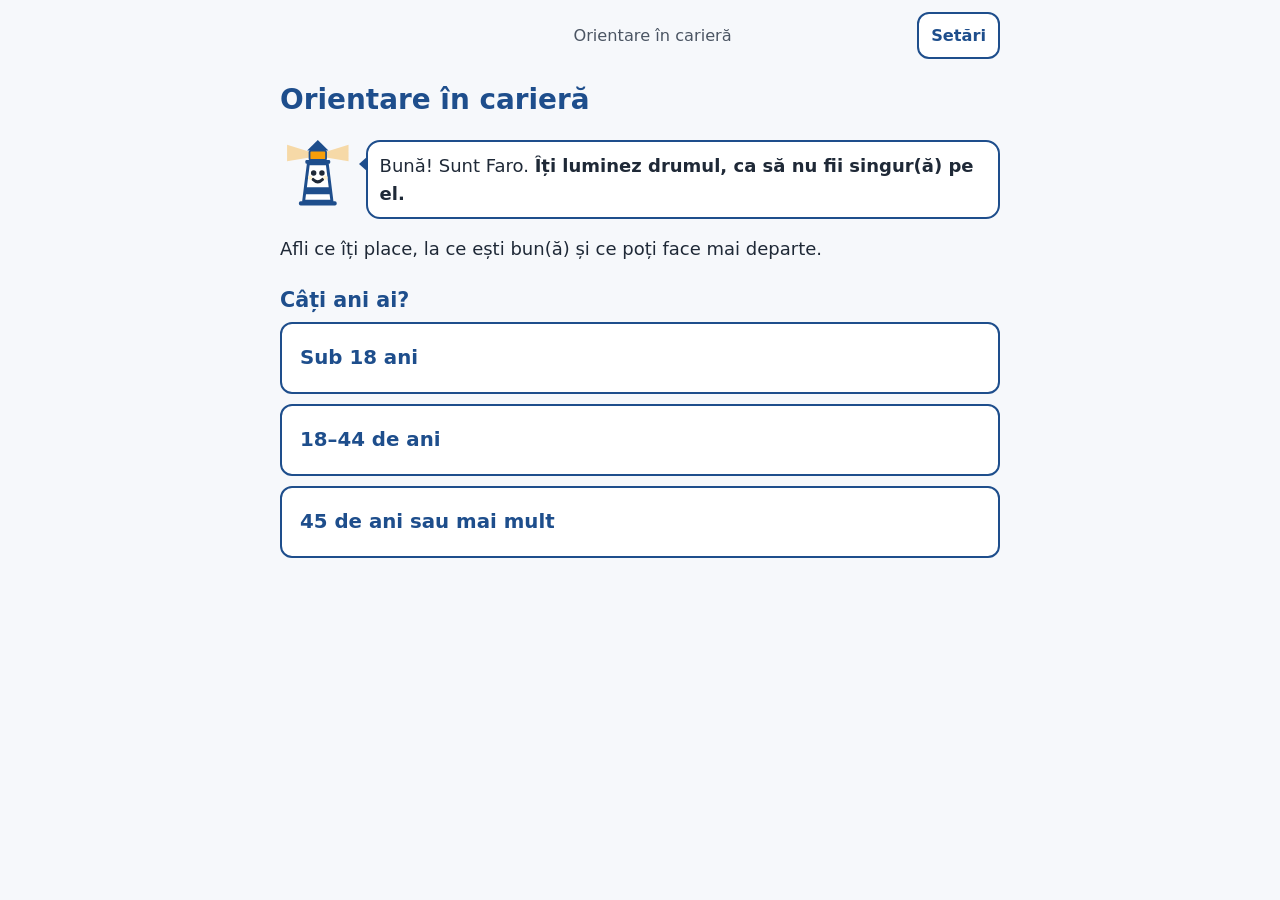
==== index.html @ 3cdeba7c "Ecran nou: „Datele tale: ce spui și ce nu spui” (angajare, voluntariat, cursuri, păcăleli, drepturi)" ====
<!doctype html>
<html lang="ro">
<head>
  <meta charset="utf-8">
  <meta name="viewport" content="width=device-width, initial-scale=1, viewport-fit=cover">
  <title>Orientare în carieră</title>
  <meta name="description" content="Aplicație de orientare în carieră pentru elevi. Datele rămân doar pe telefonul tău.">
  <meta name="theme-color" content="#1E4E8C">
  <meta name="referrer" content="no-referrer">
  <meta http-equiv="Content-Security-Policy" content="default-src 'self'; img-src 'self' data:; style-src 'self'; script-src 'self'; connect-src 'self'; base-uri 'none'; form-action 'none'">
  <link rel="manifest" href="manifest.webmanifest">
  <link rel="icon" href="icons/icon.svg" type="image/svg+xml">
  <link rel="apple-touch-icon" href="icons/icon-180.png">
  <link rel="stylesheet" href="css/culori.css">
  <link rel="stylesheet" href="css/stil.css">
</head>
<body>
  <div id="app" aria-live="polite"></div>
  <noscript><p class="fara-js">Aplicația are nevoie de JavaScript. Te rog să-l activezi în browser.</p></noscript>

  <script src="date/interese.js"></script>
  <script src="date/valori.js"></script>
  <script src="date/meserii.js"></script>
  <script src="date/sfaturi.js"></script>
  <script src="date/adulti.js"></script>
  <script src="date/cv.js"></script>
  <script src="date/scrisoare.js"></script>
  <script src="date/interviu.js"></script>
  <script src="date/competente.js"></script>
  <script src="date/asertiv.js"></script>
  <script src="date/exercitii.js"></script>
  <script src="date/ia.js"></script>
  <script src="date/valori_personale.js"></script>
  <script src="date/corp.js"></script>
  <script src="date/cerinte.js"></script>
  <script src="date/roata.js"></script>
  <script src="date/retine.js"></script>
  <script src="date/bosi.js"></script>
  <script src="date/lectii.js"></script>
  <script src="date/glosar.js"></script>
  <script src="date/datele.js"></script>
  <script src="date/negociere.js"></script>
  <script src="js/stocare.js"></script>
  <script src="js/verificator.js"></script>
  <script src="js/nucleu.js"></script>
  <script src="js/module/glosar.js"></script>
  <script src="js/module/interese.js"></script>
  <script src="js/module/puncte-forte.js"></script>
  <script src="js/module/meserii.js"></script>
  <script src="js/module/plan.js"></script>
  <script src="js/module/sfaturi.js"></script>
  <script src="js/module/reamintiri.js"></script>
  <script src="js/module/sistem.js"></script>
  <script src="js/module/adult.js"></script>
  <script src="js/module/cv.js"></script>
  <script src="js/module/scrisoare.js"></script>
  <script src="js/module/interviu.js"></script>
  <script src="js/module/competente.js"></script>
  <script src="js/module/asertiv.js"></script>
  <script src="js/module/exercitii.js"></script>
  <script src="js/module/valorile.js"></script>
  <script src="js/module/corp.js"></script>
  <script src="js/module/cerinte.js"></script>
  <script src="js/module/roata.js"></script>
  <script src="js/module/retine.js"></script>
  <script src="js/module/caiet.js"></script>
  <script src="js/module/bosi.js"></script>
  <script src="js/module/lectie.js"></script>
  <script src="js/module/datele.js"></script>
  <script src="js/module/negociere.js"></script>
  <script src="js/app.js"></script>
</body>
</html>
---- css/culori.css ----
/* ==========================================================================
   TOATE CULORILE APLICAȚIEI SUNT AICI. Dacă vrei să schimbi o culoare, schimb-o doar în acest fișier.
   Regula de contrast: textul trebuie să aibă cel puțin 4,5 față de fundalul lui (7 acolo unde e posibil);
   marginile butoanelor și ale câmpurilor, cel puțin 3. După orice schimbare, rulează:  node teste/contrast.js
   Notă: în manifest.webmanifest, în index.html (meta theme-color) și în icons/icon.svg culorile
   sunt scrise de mână, pentru că acolo nu se pot folosi variabile. Dacă schimbi albastrul principal sau fundalul, schimbă-le și acolo.
   ========================================================================== */

:root {
  /* Fundal și text */
  --fundal: #F6F8FB;            /* alb cald */
  --suprafata: #FFFFFF;         /* cartele și câmpuri */
  --text: #1F2937;              /* gri închis, nu negru pur */
  --text-slab: #4B5563;         /* texte secundare, încă lizibile */

  /* Culoarea principală: albastru de încredere, ales de Simona pentru încredere și siguranță (titluri, bara de progres, butoanele importante) */
  --principal: #1E4E8C;
  --principal-text: #FFFFFF;    /* text pe butonul principal */
  --principal-moale: #E2EBF6;   /* fundal discret, cu text închis deasupra */

  /* Accent cald: chihlimbar (felicitări, pași făcuți, butonul „Continuă”) */
  --cald: #F59E0B;
  --cald-text: #1F2937;         /* text pe chihlimbar: mereu închis, niciodată alb */
  --cald-moale: #FEF1CF;        /* fundal discret pentru felicitări */
  --cald-contur: #B45309;       /* marginea elementelor chihlimbar */

  /* Linii și margini */
  --contur: #6B7280;            /* margini de butoane și câmpuri (contrast cel puțin 3) */
  --linie: #DCE2EA;             /* linii decorative, fără rol de citire */

  /* Erori și atenționări: roșu moale, folosit doar când e nevoie (niciodată pentru rezultatele testelor) */
  --eroare-text: #9B1C1C;
  --eroare-fundal: #FDEEEC;
  --eroare-contur: #C0392B;

  --focus: #1F2937;             /* conturul când navighezi cu tastatura */
  --umbra: rgba(31, 41, 55, .10);
}

/* Traseul pentru adulți (18+ și 45+): accent mai liniștit */
body[data-traseu="adult"] {
  --cald: #EBBB62;
  --cald-moale: #FAF0DA;
  --cald-contur: #96661A;
}

/* Modul întunecat al telefonului (se aplică automat) */
@media (prefers-color-scheme: dark) {
  :root {
    --fundal: #0F1520;
    --suprafata: #18212D;
    --text: #F1F5F9;
    --text-slab: #B8C3D0;
    --principal: #8FB6EC;
    --principal-text: #0B1626;
    --principal-moale: #233450;
    --cald: #F59E0B;
    --cald-text: #1F2937;
    --cald-moale: #3A3220;
    --cald-contur: #F5B94B;
    --contur: #94A3B8;
    --linie: #2D394A;
    --eroare-text: #FFB4AE;
    --eroare-fundal: #3C2321;
    --eroare-contur: #E08A84;
    --focus: #F1F5F4;
    --umbra: rgba(0, 0, 0, .4);
  }
  body[data-traseu="adult"] {
    --cald: #E3B25A;
    --cald-moale: #353023;
    --cald-contur: #E8C27A;
  }
}
---- css/stil.css ----
/* Stil: simplu, calm, încurajator. Culorile sunt în css/culori.css (nu aici).
   Text de cel puțin 16 px peste tot; butoane mari; fără animații; culoarea nu e singurul semn (bife, simboluri, text).
   Elevii: litere de 18 px. Adulții 18–44: 20 px. Cei peste 45 de ani: 22 px. Toate mărimile sunt relative la acestea. */
html { font-size: 18px; -webkit-text-size-adjust: 100%; }
html[data-varsta="18-44"] { font-size: 20px; }
html[data-varsta="45+"] { font-size: 22px; }

* { box-sizing: border-box; }
body {
  margin: 0; background: var(--fundal); color: var(--text);
  font-family: system-ui, -apple-system, "Segoe UI", Roboto, "Helvetica Neue", Arial, sans-serif;
  font-size: 1rem; line-height: 1.55;
  padding-left: max(16px, env(safe-area-inset-left)); padding-right: max(16px, env(safe-area-inset-right));
  padding-bottom: max(24px, env(safe-area-inset-bottom));
}
#app { max-width: 40rem; margin: 0 auto; }
main { padding: 4px 0 24px; }

/* Titluri */
h1 { font-size: 1.55rem; line-height: 1.25; margin: 8px 0 16px; color: var(--principal); }
h1:focus { outline: none; }
h2 { font-size: 1.15rem; line-height: 1.3; margin: 0 0 8px; color: var(--principal); }
.intrebare-titlu { margin-top: 24px; }
p { margin: 0 0 14px; }

/* Bara de sus */
.bara { display: flex; align-items: center; justify-content: space-between; gap: 8px; padding: 12px 0; }
.nume-app { font-size: .9rem; color: var(--text-slab); text-align: center; flex: 1; }
.spatiu { min-width: 6rem; }

/* Texte mai mici (tot cel puțin 16 px) */
.mic { font-size: .9rem; color: var(--text-slab); }
.nota { font-size: .9rem; color: var(--text-slab); border-left: 4px solid var(--contur); padding-left: 12px; margin-top: 18px; }
.ajutor { font-size: .9rem; color: var(--text-slab); margin: 0 0 6px; }
.citat { font-size: 1.1rem; font-style: italic; border-left: 4px solid var(--principal); padding-left: 12px; }
.termen, .idee { background: var(--principal-moale); padding: 10px 12px; border-radius: 10px; }

/* Felicitări și pași făcuți: accent cald, cu stea sau bifă (nu doar culoare) */
.felicitare {
  background: var(--cald-moale); border: 2px solid var(--cald-contur); border-radius: 12px;
  padding: 12px; font-weight: 600; color: var(--text); margin-top: 12px;
}
.felicitare::before { content: "★ "; color: var(--cald-contur); }
.card.reamintire { border: 2px solid var(--cald-contur); background: var(--cald-moale); }
.card.restanta { border: 2px solid var(--cald-contur); background: var(--cald-moale); }
.card.stil-asertiv { border: 2px solid var(--principal); background: var(--principal-moale); }
.card.varianta h2 { color: var(--text-slab); }
.card.restanta h2 { color: var(--text); }
.card.reamintire h2 { color: var(--text); }
.card.reamintire h2::before { content: "★ "; color: var(--cald-contur); }

/* Atenționări și erori: roșu moale, doar când e nevoie */
.eroare { color: var(--text); font-weight: 600; }
.eroare:not(:empty) { background: var(--cald-moale); border: 2px solid var(--cald-contur); padding: 10px 12px; border-radius: 10px; margin-bottom: 14px; }
.eroare:not(:empty)::before { content: "Încă un pas: "; }
.alerta { background: var(--eroare-fundal); border: 2px solid var(--eroare-contur); color: var(--eroare-text); padding: 12px; border-radius: 12px; }

/* Cartele */
.card {
  background: var(--suprafata); border: 1px solid var(--linie); border-radius: 14px;
  padding: 16px; margin: 0 0 14px; box-shadow: 0 1px 3px var(--umbra);
}
.card p:last-child { margin-bottom: 0; }

/* Butoane: mari, ușor de apăsat */
.btn {
  font: inherit; font-weight: 600; min-height: 3.1rem; padding: 10px 18px; border-radius: 12px;
  border: 2px solid var(--principal); background: var(--suprafata); color: var(--principal); cursor: pointer;
}
.btn:hover { background: var(--principal-moale); }
.btn:focus-visible, textarea:focus-visible, input[type="date"]:focus-visible, input[type="time"]:focus-visible, input[type="text"]:focus-visible { outline: 3px solid var(--focus); outline-offset: 2px; }
.opt input:focus-visible + span, .val input:focus-visible + span { outline: 3px solid var(--focus); outline-offset: 2px; }
.btn.primar { background: var(--principal); color: var(--principal-text); }
.btn.primar:hover { background: var(--principal); filter: brightness(1.1); }
.btn.continua { background: var(--cald); color: var(--cald-text); border-color: var(--cald-contur); }
.btn.continua:hover { background: var(--cald); filter: brightness(1.05); }
.btn.salvat { background: var(--cald-moale); border-color: var(--cald-contur); color: var(--text); }
.btn.pericol { border-color: var(--eroare-contur); color: var(--eroare-text); }
.mic-btn { min-height: 2.6rem; padding: 4px 12px; font-size: .9rem; }
.rand { display: flex; flex-wrap: wrap; gap: 10px; margin-top: 14px; }
.rand .btn { flex: 1 1 10rem; }

/* Meniuri */
.meniu-lista { display: grid; gap: 10px; }
.btn.lista { display: flex; flex-direction: column; align-items: flex-start; gap: 4px; text-align: left; width: 100%; min-height: 3.6rem; }
.btn.lista.mare { font-size: 1.1rem; min-height: 4rem; justify-content: center; }
.stare { display: inline-block; font-size: .9rem; font-weight: 400; color: var(--text-slab); }
.stare.gata { font-weight: 700; color: var(--text); background: var(--cald-moale); border: 2px solid var(--cald-contur); border-radius: 999px; padding: 0 10px; }
.pasi { padding-left: 22px; }
.fara-buline { list-style: none; padding-left: 0; }
.fara-buline li { margin-bottom: 8px; }
.pasi li { margin-bottom: 6px; }

/* Câmpuri de scris */
.camp { margin: 0 0 18px; }
.camp label { display: block; font-weight: 600; margin-bottom: 6px; }
textarea, input[type="date"], input[type="time"], input[type="text"] {
  width: 100%; font: inherit; color: var(--text); background: var(--suprafata);
  border: 2px solid var(--contur); border-radius: 12px; padding: 10px 12px;
}
textarea { resize: vertical; min-height: 5.5rem; }

/* Întrebări cu răspuns de la 1 la 5 */
fieldset.intrebare { border: 1px solid var(--linie); border-radius: 14px; background: var(--suprafata); margin: 0 0 14px; padding: 12px; }
fieldset.intrebare legend { font-weight: 600; padding: 0; float: left; width: 100%; margin: 0 0 8px; }
fieldset.intrebare legend + * { clear: both; }
.legenda-scala { background: var(--principal-moale); border-radius: 10px; padding: 8px 12px; margin: 0 0 14px; font-size: .9rem; }
.scala { display: grid; grid-template-columns: repeat(5, 1fr); gap: 6px; margin-top: 8px; }
.scala.trei { grid-template-columns: repeat(3, 1fr); }
.opt { display: block; position: relative; }
.opt input, .val input { position: absolute; opacity: 0; width: 1px; height: 1px; }
.opt span {
  display: flex; align-items: center; justify-content: center; text-align: center; position: relative;
  min-height: 3.2rem; border: 2px solid var(--contur); border-radius: 12px; font-weight: 700; font-size: 1.15rem; padding: 4px; cursor: pointer;
  background: var(--suprafata);
}
.opt input:checked + span { background: var(--principal); color: var(--principal-text); border-color: var(--principal); }
.opt input:checked + span::after { content: "✓"; position: absolute; top: 0; right: 4px; font-size: .9rem; }
.sr { position: absolute; width: 1px; height: 1px; overflow: hidden; clip: rect(0 0 0 0); white-space: nowrap; }

/* Alegeri cu bifă sau cerc: starea se vede și din simbol, nu doar din culoare */
.val { display: flex; gap: 10px; align-items: flex-start; position: relative; margin: 0 0 10px; }
.val span { flex: 1; border: 2px solid var(--contur); border-radius: 12px; padding: 10px 12px; background: var(--suprafata); cursor: pointer; display: block; }
.val span::before { content: "☐  "; font-weight: 700; }
.val input[type="radio"] + span::before { content: "○  "; }
.val input[type="checkbox"]:checked + span::before { content: "☑  "; color: var(--principal); }
.val input[type="radio"]:checked + span::before { content: "●  "; color: var(--principal); }
.val small { display: block; color: var(--text-slab); font-weight: 400; font-size: .9rem; padding-left: 1.6em; }
.val input:checked + span { border-color: var(--principal); background: var(--principal-moale); }

/* Bara de progres */
.progres { -webkit-appearance: none; appearance: none; width: 100%; height: 14px; border: 2px solid var(--contur); border-radius: 999px; background: var(--suprafata); overflow: hidden; display: block; margin-bottom: 8px; }
.progres::-webkit-progress-bar { background: var(--suprafata); }
.progres::-webkit-progress-value { background: var(--principal); }
.progres::-moz-progress-bar { background: var(--principal); }

/* Zilele de lucru din săptămână: bifa și cercul se văd, nu doar culoarea */
.zile { list-style: none; padding: 0; margin: 8px 0 12px; display: grid; grid-template-columns: repeat(7, 1fr); gap: 4px; }
.zile .zi { text-align: center; border: 2px solid var(--contur); border-radius: 10px; padding: 4px 0; font-weight: 700; background: var(--suprafata); }
.zile .zi.bif { background: var(--principal); color: var(--principal-text); border-color: var(--principal); }
.zile .zi.azi { outline: 3px solid var(--cald-contur); outline-offset: 1px; }

/* Faro, farul prietenos: desenul și bula de vorbă (forma bulei arată cine vorbește, nu doar culoarea) */
.bosi { display: flex; align-items: flex-start; gap: 10px; margin: 4px 0 16px; }
.bosi-desen { flex: 0 0 4.2rem; width: 4.2rem; height: 4.2rem; }
.bosi .bula { position: relative; flex: 1; margin: 6px 0 0; background: var(--suprafata); border: 2px solid var(--principal); border-radius: 14px; padding: 10px 12px; }
.bosi .bula::before { content: ""; position: absolute; left: -9px; top: 14px; border-width: 8px 9px 8px 0; border-style: solid; border-color: transparent var(--principal) transparent transparent; }
.f-raza { fill: var(--cald); fill-opacity: .35; }
.f-acoperis { fill: var(--principal); }
.f-lumina { fill: var(--cald); stroke: var(--principal); stroke-width: 1.5; }
.f-turn { fill: var(--suprafata); stroke: var(--principal); stroke-width: 2.5; stroke-linejoin: round; }
.f-dunga { fill: var(--principal); }
.b-ochi { fill: var(--text); }
.b-trasatura { fill: none; stroke: var(--text); stroke-width: 2.6; stroke-linecap: round; }
.b-obraz { fill: var(--cald-moale); }

/* Drumul cu stații: o linie verticală care leagă stațiile; ✓ = făcut, Bosi + „Ești aici” = pasul de acum */
.drum { list-style: none; margin: 0 0 14px; padding: 0; }
.drum .statie { position: relative; padding-left: 3.6rem; margin: 0 0 12px; }
.drum .statie::before { content: ""; position: absolute; left: 1.45rem; top: 2.6rem; bottom: -14px; border-left: 4px dotted var(--contur); }
.drum .statie:last-child::before { display: none; }
.drum .statie.gata::before { border-left-style: solid; border-left-color: var(--principal); }
.drum .punct { position: absolute; left: 0; top: .3rem; width: 3.1rem; height: 3.1rem; border-radius: 50%; display: flex; align-items: center; justify-content: center;
  border: 3px solid var(--contur); background: var(--suprafata); font-weight: 700; color: var(--text); }
.drum .gata .punct { background: var(--principal); border-color: var(--principal); color: var(--principal-text); font-size: 1.2rem; }
.drum .aici .punct { border-color: var(--cald-contur); background: var(--cald-moale); }
.drum .aici .punct .bosi-desen { width: 2.6rem; height: 2.6rem; }
.drum .aici .btn.lista { border-width: 3px; border-color: var(--cald-contur); }
.eticheta-aici { display: inline-block; font-size: .9rem; font-weight: 700; color: var(--text); background: var(--cald-moale); border: 2px solid var(--cald-contur); border-radius: 999px; padding: 0 10px; margin-bottom: 6px; }

/* Lecțiile scurte: după răspuns, variantele rămân pe ecran cu ✓ (corect) și ✗ (alegerea greșită), nu doar culoare */
.optiune { border: 2px solid var(--contur); border-radius: 12px; padding: 12px 14px; margin: 0; font-weight: 600; background: var(--suprafata); }
.optiune.corect { border-color: var(--principal); background: var(--principal-moale); }
.optiune.gresit { border-style: dashed; }

/* Sărbătorile lui Faro: bula are chenar chihlimbar (plus steluța ★ din text) */
.sarbatoare .bula { border-color: var(--cald-contur); background: var(--cald-moale); }
.sarbatoare .bula::before { border-right-color: var(--cald-contur); }

/* Roata vieții profesionale */
.roata { display: block; width: 100%; max-width: 20rem; height: auto; margin: 0 auto 8px; }
.roata .cerc { fill: none; stroke: var(--linie); stroke-width: 1.5; }
.roata .ax { stroke: var(--linie); stroke-width: 1.5; }
.roata .felie { fill: var(--principal); fill-opacity: .8; stroke: var(--suprafata); stroke-width: 2; }
.roata .nr { fill: var(--text); font-size: 18px; font-weight: 700; }

.fara-js { padding: 16px; font-weight: 600; }

@media (max-width: 359px) { .nume-app { display: none; } }

details { margin: 14px 0; }
details > summary { cursor: pointer; font-weight: 600; color: var(--principal); min-height: 2.6rem; padding: 8px 0; }
details > summary:focus-visible { outline: 3px solid var(--focus); outline-offset: 2px; }
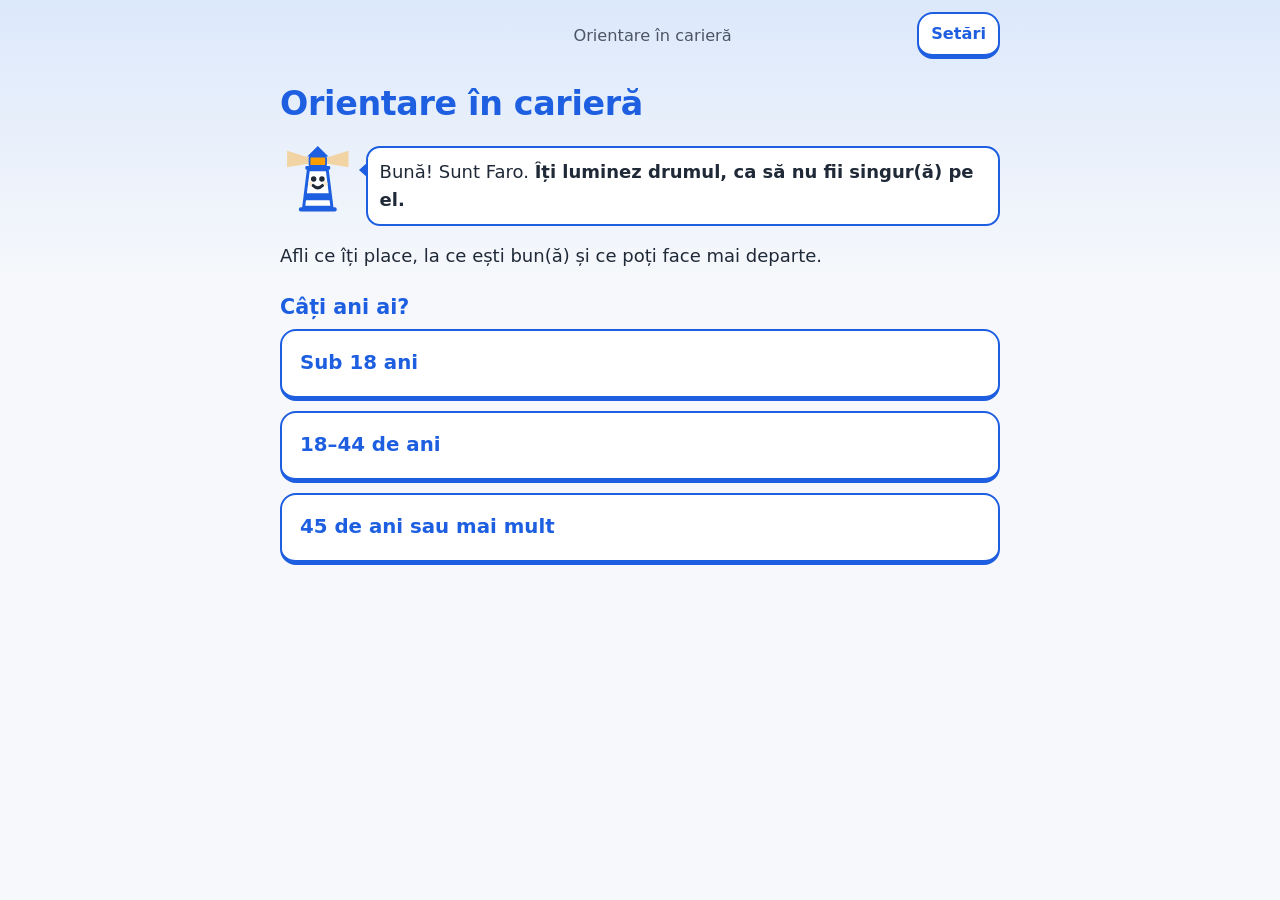
==== commit a64ebb33: "Culori mai puternice, ca la Mimo Albastru principal mai viu (#1D5FE0), chihlimbar mai saturat (#FF9E" ====
--- a/index.html
+++ b/index.html
@@ -5,7 +5,7 @@
   <meta name="viewport" content="width=device-width, initial-scale=1, viewport-fit=cover">
   <title>Orientare în carieră</title>
   <meta name="description" content="Aplicație de orientare în carieră pentru elevi. Datele rămân doar pe telefonul tău.">
-  <meta name="theme-color" content="#1E4E8C">
+  <meta name="theme-color" content="#1D5FE0">
   <meta name="referrer" content="no-referrer">
   <meta http-equiv="Content-Security-Policy" content="default-src 'self'; img-src 'self' data:; style-src 'self'; script-src 'self'; connect-src 'self'; base-uri 'none'; form-action 'none'">
   <link rel="manifest" href="manifest.webmanifest">
@@ -39,6 +39,9 @@
   <script src="date/lectii.js"></script>
   <script src="date/glosar.js"></script>
   <script src="date/datele.js"></script>
+  <script src="date/servicii.js"></script>
+  <script src="date/cauta.js"></script>
+  <script src="date/detectiv.js"></script>
   <script src="date/negociere.js"></script>
   <script src="js/stocare.js"></script>
   <script src="js/verificator.js"></script>
@@ -63,10 +66,12 @@
   <script src="js/module/cerinte.js"></script>
   <script src="js/module/roata.js"></script>
   <script src="js/module/retine.js"></script>
+  <script src="js/module/servicii.js"></script>
   <script src="js/module/caiet.js"></script>
   <script src="js/module/bosi.js"></script>
   <script src="js/module/lectie.js"></script>
   <script src="js/module/datele.js"></script>
+  <script src="js/module/cauta.js"></script>
   <script src="js/module/negociere.js"></script>
   <script src="js/app.js"></script>
 </body>
--- a/css/culori.css
+++ b/css/culori.css
@@ -13,16 +13,17 @@
   --text: #1F2937;              /* gri închis, nu negru pur */
   --text-slab: #4B5563;         /* texte secundare, încă lizibile */
 
-  /* Culoarea principală: albastru de încredere, ales de Simona pentru încredere și siguranță (titluri, bara de progres, butoanele importante) */
-  --principal: #1E4E8C;
+  /* Culoarea principală: albastru de încredere, ales de Simona pentru încredere și siguranță (titluri, bara de progres, butoanele importante).
+     Mai viu decât varianta inițială, ca la Mimo, dar tot albastru — nu schimbăm identitatea culorii. */
+  --principal: #1D5FE0;
   --principal-text: #FFFFFF;    /* text pe butonul principal */
-  --principal-moale: #E2EBF6;   /* fundal discret, cu text închis deasupra */
+  --principal-moale: #DCE8FB;   /* fundal discret, cu text închis deasupra */
 
-  /* Accent cald: chihlimbar (felicitări, pași făcuți, butonul „Continuă”) */
-  --cald: #F59E0B;
+  /* Accent cald: chihlimbar (felicitări, pași făcuți, butonul „Continuă”), mai saturat */
+  --cald: #FF9E00;
   --cald-text: #1F2937;         /* text pe chihlimbar: mereu închis, niciodată alb */
-  --cald-moale: #FEF1CF;        /* fundal discret pentru felicitări */
-  --cald-contur: #B45309;       /* marginea elementelor chihlimbar */
+  --cald-moale: #FFEDCC;        /* fundal discret pentru felicitări */
+  --cald-contur: #A35600;       /* marginea elementelor chihlimbar */
 
   /* Linii și margini */
   --contur: #6B7280;            /* margini de butoane și câmpuri (contrast cel puțin 3) */
@@ -35,13 +36,15 @@
 
   --focus: #1F2937;             /* conturul când navighezi cu tastatura */
   --umbra: rgba(31, 41, 55, .10);
+  --verde: #15803D;             /* semnalul „înapoi” (verde, ca la mașină) */
+  --principal-sombra: #123F8C;  /* marginea de jos a butoanelor, ca un buton apăsabil */
 }
 
-/* Traseul pentru adulți (18+ și 45+): accent mai liniștit */
+/* Traseul pentru adulți (18+ și 45+): tot viu, dar o nuanță de chihlimbar mai adâncă */
 body[data-traseu="adult"] {
-  --cald: #EBBB62;
-  --cald-moale: #FAF0DA;
-  --cald-contur: #96661A;
+  --cald: #E2790A;
+  --cald-moale: #FCE4C2;
+  --cald-contur: #8A4600;
 }
 
 /* Modul întunecat al telefonului (se aplică automat) */
@@ -51,13 +54,13 @@
     --suprafata: #18212D;
     --text: #F1F5F9;
     --text-slab: #B8C3D0;
-    --principal: #8FB6EC;
+    --principal: #6FA8F0;
     --principal-text: #0B1626;
     --principal-moale: #233450;
-    --cald: #F59E0B;
+    --cald: #FFA726;
     --cald-text: #1F2937;
     --cald-moale: #3A3220;
-    --cald-contur: #F5B94B;
+    --cald-contur: #FFC266;
     --contur: #94A3B8;
     --linie: #2D394A;
     --eroare-text: #FFB4AE;
@@ -65,10 +68,12 @@
     --eroare-contur: #E08A84;
     --focus: #F1F5F4;
     --umbra: rgba(0, 0, 0, .4);
+    --verde: #6FD08C;
+    --principal-sombra: #3E6FAE;
   }
   body[data-traseu="adult"] {
-    --cald: #E3B25A;
-    --cald-moale: #353023;
-    --cald-contur: #E8C27A;
+    --cald: #F0983D;
+    --cald-moale: #3A2A14;
+    --cald-contur: #F5B160;
   }
 }
--- a/css/stil.css
+++ b/css/stil.css
@@ -3,7 +3,12 @@
    Elevii: litere de 18 px. Adulții 18–44: 20 px. Cei peste 45 de ani: 22 px. Toate mărimile sunt relative la acestea. */
 html { font-size: 18px; -webkit-text-size-adjust: 100%; }
 html[data-varsta="18-44"] { font-size: 20px; }
-html[data-varsta="45+"] { font-size: 22px; }
+html[data-varsta="45+"] { font-size: 21px; }
+/* Litera e deja mai mare la 45+; spațiile dintre elemente sunt puțin mai strânse, ca ecranul să încapă tot, fără derulare. */
+html[data-varsta="45+"] h1 { margin: 4px 0 10px; }
+html[data-varsta="45+"] main { padding: 4px 0 14px; }
+html[data-varsta="45+"] .card { padding: 12px; margin-bottom: 8px; }
+html[data-varsta="45+"] .rand { margin-top: 8px; }
 
 * { box-sizing: border-box; }
 body {
@@ -87,7 +92,7 @@
 .stare { display: inline-block; font-size: .9rem; font-weight: 400; color: var(--text-slab); }
 .stare.gata { font-weight: 700; color: var(--text); background: var(--cald-moale); border: 2px solid var(--cald-contur); border-radius: 999px; padding: 0 10px; }
 .pasi { padding-left: 22px; }
-.fara-buline { list-style: none; padding-left: 0; }
+.fara-buline, .fara-numar { list-style: none; padding-left: 0; }
 .fara-buline li { margin-bottom: 8px; }
 .pasi li { margin-bottom: 6px; }
 
@@ -177,6 +182,36 @@
 .sarbatoare .bula { border-color: var(--cald-contur); background: var(--cald-moale); }
 .sarbatoare .bula::before { border-right-color: var(--cald-contur); }
 
+/* Pentru oamenii care se descurcă greu cu tehnologia */
+.salvat-camp { min-height: 1.4em; margin: 4px 0 0; font-size: .9rem; font-weight: 700; color: var(--text); }
+.continua-mare .btn { min-height: 4.2rem; }
+.btn.continua .stare { color: var(--cald-text); }
+.ghid { border: 2px solid var(--principal); border-radius: 14px; padding: 10px; margin-bottom: 14px; background: var(--suprafata); }
+
+/* Stil vesel (variantă A): forme rotunjite, bară de progres, seria de zile, sărbătoare mai vizibilă.
+   Culorile rămân cele de încredere: albastru și chihlimbar. */
+/* Fond cu un colț colorat sus, ca într-un joc */
+body { background: linear-gradient(180deg, var(--principal-moale) 0, var(--fundal) 280px) no-repeat, var(--fundal); }
+h1 { font-size: 1.85rem; letter-spacing: -0.01em; }
+/* Cartele cu o bandă colorată în stânga */
+.card { border-radius: 20px; border-left: 7px solid var(--principal); }
+.card.stil-asertiv, .card.servicii { border-left-color: var(--cald); }
+/* Butoane 3D: un buton „se apasă” */
+.btn { border-radius: 16px; border-bottom-width: 5px; }
+.btn.primar { border-bottom-color: var(--principal-sombra); }
+.btn.continua { border-bottom-color: var(--cald-contur); }
+.btn:active { transform: translateY(3px); border-bottom-width: 2px; }
+.drum .punct { width: 3.4rem; height: 3.4rem; border-width: 4px; }
+.progres-drum { margin: 0 0 8px; }
+.progres-drum .mic { margin: 0 0 4px; }
+.rand-mic { margin-top: 2px; }
+.rand-mic .btn { min-height: 2.5rem; font-size: .9rem; }
+.progres-drum .progres { height: 18px; }
+.seria { font-weight: 700; color: var(--cald-contur); margin: 0 0 14px; }
+.flacara { color: var(--cald); font-size: 1.1rem; }
+.sarbatoare .bula { animation: sarbatoare-pop .6s ease-out 1; }
+@keyframes sarbatoare-pop { 0% { transform: scale(.9); } 60% { transform: scale(1.04); } 100% { transform: scale(1); } }
+
 /* Roata vieții profesionale */
 .roata { display: block; width: 100%; max-width: 20rem; height: auto; margin: 0 auto 8px; }
 .roata .cerc { fill: none; stroke: var(--linie); stroke-width: 1.5; }
@@ -191,3 +226,31 @@
 details { margin: 14px 0; }
 details > summary { cursor: pointer; font-weight: 600; color: var(--principal); min-height: 2.6rem; padding: 8px 0; }
 details > summary:focus-visible { outline: 3px solid var(--focus); outline-offset: 2px; }
+
+/* Semnalizare, ca la mașină: „înainte” clipește chihlimbar, „înapoi” clipește verde.
+   Clipirea e lentă (un ciclu la 1,2 secunde, sub pragul care poate provoca probleme) și doar în conținut, nu în antet.
+   Cei care au oprit animațiile în telefon văd doar un contur și o săgeată. */
+main .btn.semn-inainte { border-color: var(--cald-contur); border-width: 3px; animation: semnal-inainte 1.2s steps(1, end) infinite; }
+main .btn.semn-inapoi { border-color: var(--verde); border-width: 3px; animation: semnal-inapoi 1.2s steps(1, end) infinite; }
+@keyframes semnal-inainte { 0%, 49% { box-shadow: 0 0 0 5px var(--cald); } 50%, 100% { box-shadow: 0 0 0 0 transparent; } }
+@keyframes semnal-inapoi { 0%, 49% { box-shadow: 0 0 0 5px var(--verde); } 50%, 100% { box-shadow: 0 0 0 0 transparent; } }
+.flecha { font-weight: 700; }
+@media (prefers-reduced-motion: reduce) {
+  .sarbatoare .bula { animation: none; }
+  main .btn.semn-inainte { animation: none; box-shadow: 0 0 0 4px var(--cald); }
+  main .btn.semn-inapoi { animation: none; box-shadow: 0 0 0 4px var(--verde); }
+}
+
+/* Ecranul principal fără derulare: cardurile secțiunilor (widget-uri) și bara de jos cu Faro */
+.carduri { display: grid; grid-template-columns: repeat(4, 1fr); gap: 6px; margin: 6px 0 8px; }
+.carduri .btn { display: flex; flex-direction: column; align-items: center; justify-content: flex-start; gap: 2px; min-height: 5.2rem; padding: 5px 3px; text-align: center; font-size: .72rem; line-height: 1.12; border-radius: 14px; }
+.carduri .nr { width: 1.6rem; height: 1.6rem; border-radius: 50%; display: inline-flex; align-items: center; justify-content: center; background: var(--principal-moale); color: var(--text); font-weight: 700; }
+.carduri .gata .nr { background: var(--principal); color: var(--principal-text); }
+.carduri .nume { display: -webkit-box; -webkit-line-clamp: 2; -webkit-box-orient: vertical; overflow: hidden; font-weight: 700; }
+.carduri .stare { font-size: .66rem; font-weight: 400; color: var(--text-slab); }
+.faro-bara { position: fixed; left: 0; right: 0; bottom: 0; z-index: 5; background: var(--suprafata); border-top: 3px solid var(--principal); box-shadow: 0 -4px 12px var(--umbra); padding: 8px 14px max(10px, env(safe-area-inset-bottom)); }
+.faro-bara .bosi { margin: 0 0 6px; }
+.faro-bara .bula { font-size: .95rem; padding: 8px 10px; }
+.faro-bara .rand { margin-top: 4px; }
+.faro-bara .rand .btn { flex: 1 1 0; min-height: 2.8rem; font-size: .9rem; padding: 6px 8px; }
+#continut:has(.faro-bara) { padding-bottom: 170px; }
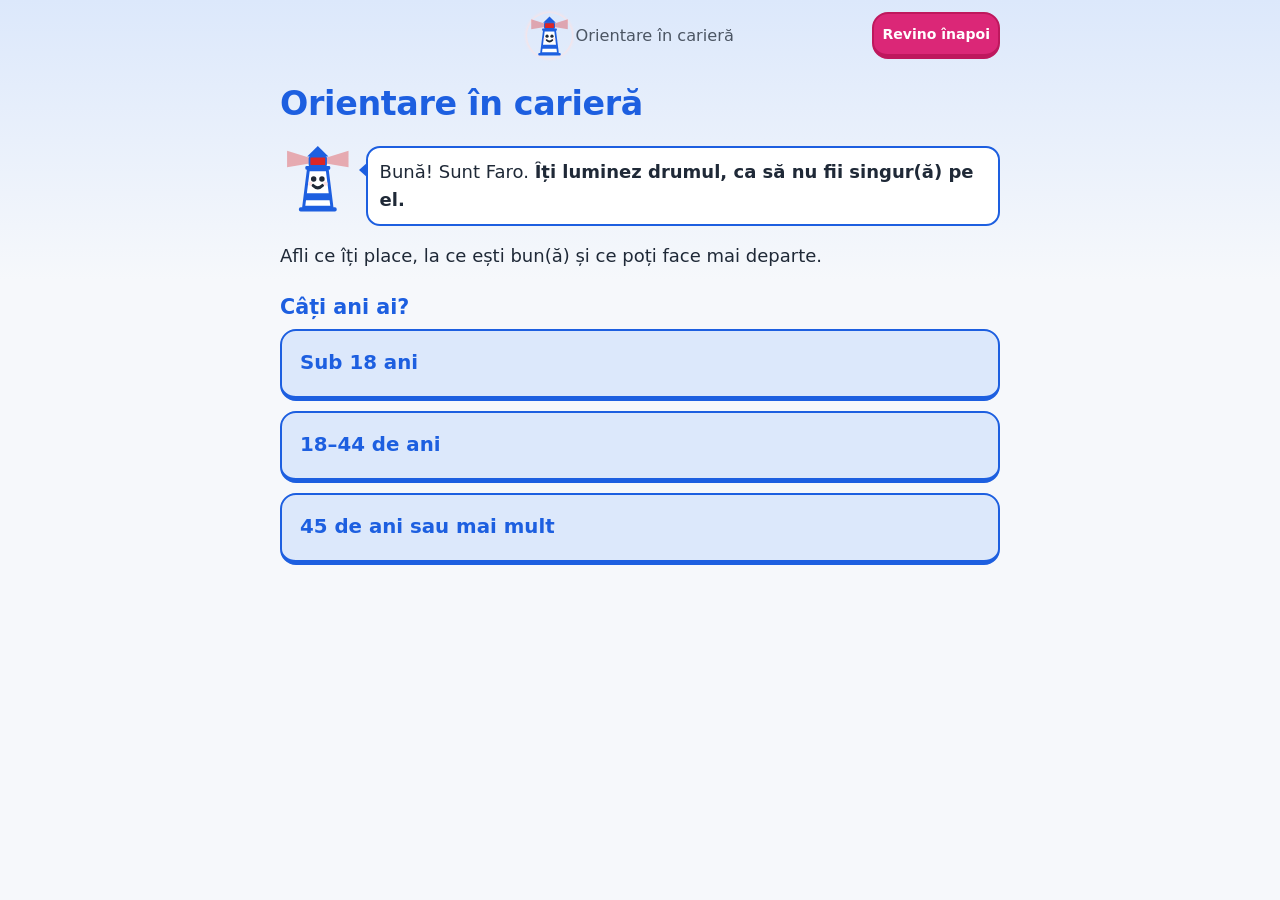
==== commit b1197f6d: "Etapa 1 — stil Mimo: Faro interactiv, sunet local (Web Audio), testul de interese pe o întrebare/ecr" ====
--- a/index.html
+++ b/index.html
@@ -46,6 +46,7 @@
   <script src="js/stocare.js"></script>
   <script src="js/verificator.js"></script>
   <script src="js/nucleu.js"></script>
+  <script src="js/sunet.js"></script>
   <script src="js/module/glosar.js"></script>
   <script src="js/module/interese.js"></script>
   <script src="js/module/puncte-forte.js"></script>
--- a/css/culori.css
+++ b/css/culori.css
@@ -19,11 +19,11 @@
   --principal-text: #FFFFFF;    /* text pe butonul principal */
   --principal-moale: #DCE8FB;   /* fundal discret, cu text închis deasupra */
 
-  /* Accent cald: chihlimbar (felicitări, pași făcuți, butonul „Continuă”), mai saturat */
-  --cald: #FF9E00;
-  --cald-text: #1F2937;         /* text pe chihlimbar: mereu închis, niciodată alb */
-  --cald-moale: #FFEDCC;        /* fundal discret pentru felicitări */
-  --cald-contur: #A35600;       /* marginea elementelor chihlimbar */
+  /* Accent cald: roșu (felicitări, pași făcuți, butonul „Continuă”) */
+  --cald: #DC2626;
+  --cald-text: #FFFFFF;         /* text pe roșu: alb, fiindcă roșul e destul de închis */
+  --cald-moale: #FEE2E2;        /* fundal discret pentru felicitări */
+  --cald-contur: #7F1D1D;       /* marginea elementelor roșii */
 
   /* Linii și margini */
   --contur: #6B7280;            /* margini de butoane și câmpuri (contrast cel puțin 3) */
@@ -34,17 +34,28 @@
   --eroare-fundal: #FDEEEC;
   --eroare-contur: #C0392B;
 
+  /* „Cuvinte de știut”: cartelă galbenă, ca o notă evidențiată, text negru — la fel în lumină și în întuneric */
+  --glosar-fundal: #FEF3C7;
+  --glosar-text: #000000;
+
   --focus: #1F2937;             /* conturul când navighezi cu tastatura */
   --umbra: rgba(31, 41, 55, .10);
-  --verde: #15803D;             /* semnalul „înapoi” (verde, ca la mașină) */
+  /* Butonul „Înapoi”: plin cu verde (ca la mașină — înainte roșu, înapoi verde) */
+  --verde: #15803D;
+  --verde-text: #FFFFFF;        /* text pe verde: alb, fiindcă verdele e destul de închis */
+  --verde-contur: #0E5C2D;      /* marginea și inelul de semnalizare, mai închise decât fundalul */
+  /* Butonul „Pagina principală”, din antet: plin cu roz */
+  --roz: #DB2777;
+  --roz-text: #FFFFFF;
+  --roz-contur: #BE185D;
   --principal-sombra: #123F8C;  /* marginea de jos a butoanelor, ca un buton apăsabil */
 }
 
-/* Traseul pentru adulți (18+ și 45+): tot viu, dar o nuanță de chihlimbar mai adâncă */
+/* Traseul pentru adulți (18+ și 45+): tot roșu, dar o nuanță mai adâncă */
 body[data-traseu="adult"] {
-  --cald: #E2790A;
-  --cald-moale: #FCE4C2;
-  --cald-contur: #8A4600;
+  --cald: #B91C1C;
+  --cald-moale: #FBD5D5;
+  --cald-contur: #601313;
 }
 
 /* Modul întunecat al telefonului (se aplică automat) */
@@ -57,10 +68,10 @@
     --principal: #6FA8F0;
     --principal-text: #0B1626;
     --principal-moale: #233450;
-    --cald: #FFA726;
+    --cald: #F87171;
     --cald-text: #1F2937;
-    --cald-moale: #3A3220;
-    --cald-contur: #FFC266;
+    --cald-moale: #3A2020;
+    --cald-contur: #FCA5A5;
     --contur: #94A3B8;
     --linie: #2D394A;
     --eroare-text: #FFB4AE;
@@ -69,11 +80,16 @@
     --focus: #F1F5F4;
     --umbra: rgba(0, 0, 0, .4);
     --verde: #6FD08C;
+    --verde-text: #0F1520;
+    --verde-contur: #A8EFC2;
+    --roz: #F9A8D4;
+    --roz-text: #1F2937;
+    --roz-contur: #FBCFE8;
     --principal-sombra: #3E6FAE;
   }
   body[data-traseu="adult"] {
-    --cald: #F0983D;
-    --cald-moale: #3A2A14;
-    --cald-contur: #F5B160;
+    --cald: #F29494;
+    --cald-moale: #3A2A1A;
+    --cald-contur: #F2B2B2;
   }
 }
--- a/css/stil.css
+++ b/css/stil.css
@@ -30,7 +30,33 @@
 
 /* Bara de sus */
 .bara { display: flex; align-items: center; justify-content: space-between; gap: 8px; padding: 12px 0; }
-.nume-app { font-size: .9rem; color: var(--text-slab); text-align: center; flex: 1; }
+.nume-app { font-size: .9rem; color: var(--text-slab); text-align: center; flex: 1; display: flex; align-items: center; justify-content: center; gap: 4px; }
+.faro-cap {
+  display: inline-flex; flex: 0 0 2.5rem; width: 2.5rem; height: 2.5rem;
+  border: none; background: none; padding: 0; margin: 0; cursor: pointer; border-radius: 50%;
+  /* Lumina lui Faro crește cu progresul (--glow, de la 0 la 1), pus de js/app.js la fiecare desenare. */
+  box-shadow: 0 0 calc(3px + 9px * var(--glow, 0)) calc(1px + 3px * var(--glow, 0)) var(--cald-moale);
+  transition: box-shadow .3s ease-out;
+}
+.faro-cap .bosi-desen { flex: none; width: 100%; height: 100%; }
+.faro-cap:hover { background: var(--principal-moale); }
+.faro-cap:active { transform: scale(0.9); }
+.faro-cap:focus-visible { outline: 3px solid var(--focus); outline-offset: 2px; }
+/* Un mic „tresărit”, la fiecare răspuns dat la un test sau la finalul unei etape. */
+.faro-cap.puls { animation: faro-puls .45s ease-out; }
+@keyframes faro-puls { 0% { transform: scale(1); } 35% { transform: scale(1.22); } 100% { transform: scale(1); } }
+@media (prefers-reduced-motion: reduce) {
+  .faro-cap:active { transform: none; }
+  .faro-cap.puls { animation: none; box-shadow: 0 0 0 4px var(--cald); }
+  .faro-cap { transition: none; }
+}
+/* Caseta cu progresul, la atingerea lui Faro. */
+.faro-prog {
+  margin: 0 0 10px; padding: 10px 12px; background: var(--suprafata); border: 2px solid var(--principal);
+  border-radius: 14px; box-shadow: 0 2px 6px var(--umbra);
+}
+.faro-prog p { margin: 0 0 8px; font-weight: 600; }
+.faro-prog .rand { margin-top: 0; }
 .spatiu { min-width: 6rem; }
 
 /* Texte mai mici (tot cel puțin 16 px) */
@@ -67,12 +93,12 @@
 }
 .card p:last-child { margin-bottom: 0; }
 
-/* Butoane: mari, ușor de apăsat */
+/* Butoane: mari, ușor de apăsat, pline cu culoare (nu doar cu margine) */
 .btn {
   font: inherit; font-weight: 600; min-height: 3.1rem; padding: 10px 18px; border-radius: 12px;
-  border: 2px solid var(--principal); background: var(--suprafata); color: var(--principal); cursor: pointer;
-}
-.btn:hover { background: var(--principal-moale); }
+  border: 2px solid var(--principal); background: var(--principal-moale); color: var(--principal); cursor: pointer;
+}
+.btn:hover { filter: brightness(0.97); }
 .btn:focus-visible, textarea:focus-visible, input[type="date"]:focus-visible, input[type="time"]:focus-visible, input[type="text"]:focus-visible { outline: 3px solid var(--focus); outline-offset: 2px; }
 .opt input:focus-visible + span, .val input:focus-visible + span { outline: 3px solid var(--focus); outline-offset: 2px; }
 .btn.primar { background: var(--principal); color: var(--principal-text); }
@@ -80,7 +106,7 @@
 .btn.continua { background: var(--cald); color: var(--cald-text); border-color: var(--cald-contur); }
 .btn.continua:hover { background: var(--cald); filter: brightness(1.05); }
 .btn.salvat { background: var(--cald-moale); border-color: var(--cald-contur); color: var(--text); }
-.btn.pericol { border-color: var(--eroare-contur); color: var(--eroare-text); }
+.btn.pericol { background: var(--eroare-fundal); border-color: var(--eroare-contur); color: var(--eroare-text); }
 .mic-btn { min-height: 2.6rem; padding: 4px 12px; font-size: .9rem; }
 .rand { display: flex; flex-wrap: wrap; gap: 10px; margin-top: 14px; }
 .rand .btn { flex: 1 1 10rem; }
@@ -119,8 +145,10 @@
   min-height: 3.2rem; border: 2px solid var(--contur); border-radius: 12px; font-weight: 700; font-size: 1.15rem; padding: 4px; cursor: pointer;
   background: var(--suprafata);
 }
-.opt input:checked + span { background: var(--principal); color: var(--principal-text); border-color: var(--principal); }
+.opt input:checked + span { background: var(--principal); color: var(--principal-text); border-color: var(--principal); animation: optConfirma .22s ease-out; }
 .opt input:checked + span::after { content: "✓"; position: absolute; top: 0; right: 4px; font-size: .9rem; }
+@keyframes optConfirma { 0% { transform: scale(.9); } 100% { transform: scale(1); } }
+@media (prefers-reduced-motion: reduce) { .opt input:checked + span { animation: none; } }
 .sr { position: absolute; width: 1px; height: 1px; overflow: hidden; clip: rect(0 0 0 0); white-space: nowrap; }
 
 /* Alegeri cu bifă sau cerc: starea se vede și din simbol, nu doar din culoare */
@@ -178,7 +206,7 @@
 .optiune.corect { border-color: var(--principal); background: var(--principal-moale); }
 .optiune.gresit { border-style: dashed; }
 
-/* Sărbătorile lui Faro: bula are chenar chihlimbar (plus steluța ★ din text) */
+/* Sărbătorile lui Faro: bula are chenar roșu (plus steluța ★ din text) */
 .sarbatoare .bula { border-color: var(--cald-contur); background: var(--cald-moale); }
 .sarbatoare .bula::before { border-right-color: var(--cald-contur); }
 
@@ -189,13 +217,16 @@
 .ghid { border: 2px solid var(--principal); border-radius: 14px; padding: 10px; margin-bottom: 14px; background: var(--suprafata); }
 
 /* Stil vesel (variantă A): forme rotunjite, bară de progres, seria de zile, sărbătoare mai vizibilă.
-   Culorile rămân cele de încredere: albastru și chihlimbar. */
+   Culorile rămân cele de încredere: albastru și roșu. */
 /* Fond cu un colț colorat sus, ca într-un joc */
 body { background: linear-gradient(180deg, var(--principal-moale) 0, var(--fundal) 280px) no-repeat, var(--fundal); }
 h1 { font-size: 1.85rem; letter-spacing: -0.01em; }
 /* Cartele cu o bandă colorată în stânga */
 .card { border-radius: 20px; border-left: 7px solid var(--principal); }
 .card.stil-asertiv, .card.servicii { border-left-color: var(--cald); }
+/* „Cuvinte de știut”: tot fundalul galben, text negru */
+.card.glosar { background: var(--glosar-fundal); color: var(--glosar-text); border-left-color: var(--glosar-text); }
+.card.glosar h2 { color: var(--glosar-text); }
 /* Butoane 3D: un buton „se apasă” */
 .btn { border-radius: 16px; border-bottom-width: 5px; }
 .btn.primar { border-bottom-color: var(--principal-sombra); }
@@ -227,18 +258,23 @@
 details > summary { cursor: pointer; font-weight: 600; color: var(--principal); min-height: 2.6rem; padding: 8px 0; }
 details > summary:focus-visible { outline: 3px solid var(--focus); outline-offset: 2px; }
 
-/* Semnalizare, ca la mașină: „înainte” clipește chihlimbar, „înapoi” clipește verde.
-   Clipirea e lentă (un ciclu la 1,2 secunde, sub pragul care poate provoca probleme) și doar în conținut, nu în antet.
-   Cei care au oprit animațiile în telefon văd doar un contur și o săgeată. */
+/* Semnalizare, ca la mașină: „înainte” e roșu, „înapoi” e verde — plin cu culoare, nu doar cu margine.
+   În conținut, butoanele mai clipesc ușor (un ciclu la 1,2 secunde, sub pragul care poate provoca probleme);
+   în antet, butonul „Înapoi” e verde plin, fără clipire. Cei care au oprit animațiile în telefon văd un inel fix. */
+.btn.semn-inapoi { background: var(--verde); color: var(--verde-text); border-color: var(--verde-contur); }
+.btn.semn-inapoi:hover { background: var(--verde); filter: brightness(1.05); }
+.btn.roz { background: var(--roz); color: var(--roz-text); border-color: var(--roz-contur); }
+.btn.roz:hover { background: var(--roz); filter: brightness(1.05); }
+.bara .btn.roz { flex: 0 1 auto; min-width: 0; font-size: .78rem; padding: 4px 8px; line-height: 1.15; }
 main .btn.semn-inainte { border-color: var(--cald-contur); border-width: 3px; animation: semnal-inainte 1.2s steps(1, end) infinite; }
-main .btn.semn-inapoi { border-color: var(--verde); border-width: 3px; animation: semnal-inapoi 1.2s steps(1, end) infinite; }
+main .btn.semn-inapoi { border-width: 3px; animation: semnal-inapoi 1.2s steps(1, end) infinite; }
 @keyframes semnal-inainte { 0%, 49% { box-shadow: 0 0 0 5px var(--cald); } 50%, 100% { box-shadow: 0 0 0 0 transparent; } }
-@keyframes semnal-inapoi { 0%, 49% { box-shadow: 0 0 0 5px var(--verde); } 50%, 100% { box-shadow: 0 0 0 0 transparent; } }
+@keyframes semnal-inapoi { 0%, 49% { box-shadow: 0 0 0 5px var(--verde-contur); } 50%, 100% { box-shadow: 0 0 0 0 transparent; } }
 .flecha { font-weight: 700; }
 @media (prefers-reduced-motion: reduce) {
   .sarbatoare .bula { animation: none; }
   main .btn.semn-inainte { animation: none; box-shadow: 0 0 0 4px var(--cald); }
-  main .btn.semn-inapoi { animation: none; box-shadow: 0 0 0 4px var(--verde); }
+  main .btn.semn-inapoi { animation: none; box-shadow: 0 0 0 4px var(--verde-contur); }
 }
 
 /* Ecranul principal fără derulare: cardurile secțiunilor (widget-uri) și bara de jos cu Faro */
@@ -248,9 +284,3 @@
 .carduri .gata .nr { background: var(--principal); color: var(--principal-text); }
 .carduri .nume { display: -webkit-box; -webkit-line-clamp: 2; -webkit-box-orient: vertical; overflow: hidden; font-weight: 700; }
 .carduri .stare { font-size: .66rem; font-weight: 400; color: var(--text-slab); }
-.faro-bara { position: fixed; left: 0; right: 0; bottom: 0; z-index: 5; background: var(--suprafata); border-top: 3px solid var(--principal); box-shadow: 0 -4px 12px var(--umbra); padding: 8px 14px max(10px, env(safe-area-inset-bottom)); }
-.faro-bara .bosi { margin: 0 0 6px; }
-.faro-bara .bula { font-size: .95rem; padding: 8px 10px; }
-.faro-bara .rand { margin-top: 4px; }
-.faro-bara .rand .btn { flex: 1 1 0; min-height: 2.8rem; font-size: .9rem; padding: 6px 8px; }
-#continut:has(.faro-bara) { padding-bottom: 170px; }
